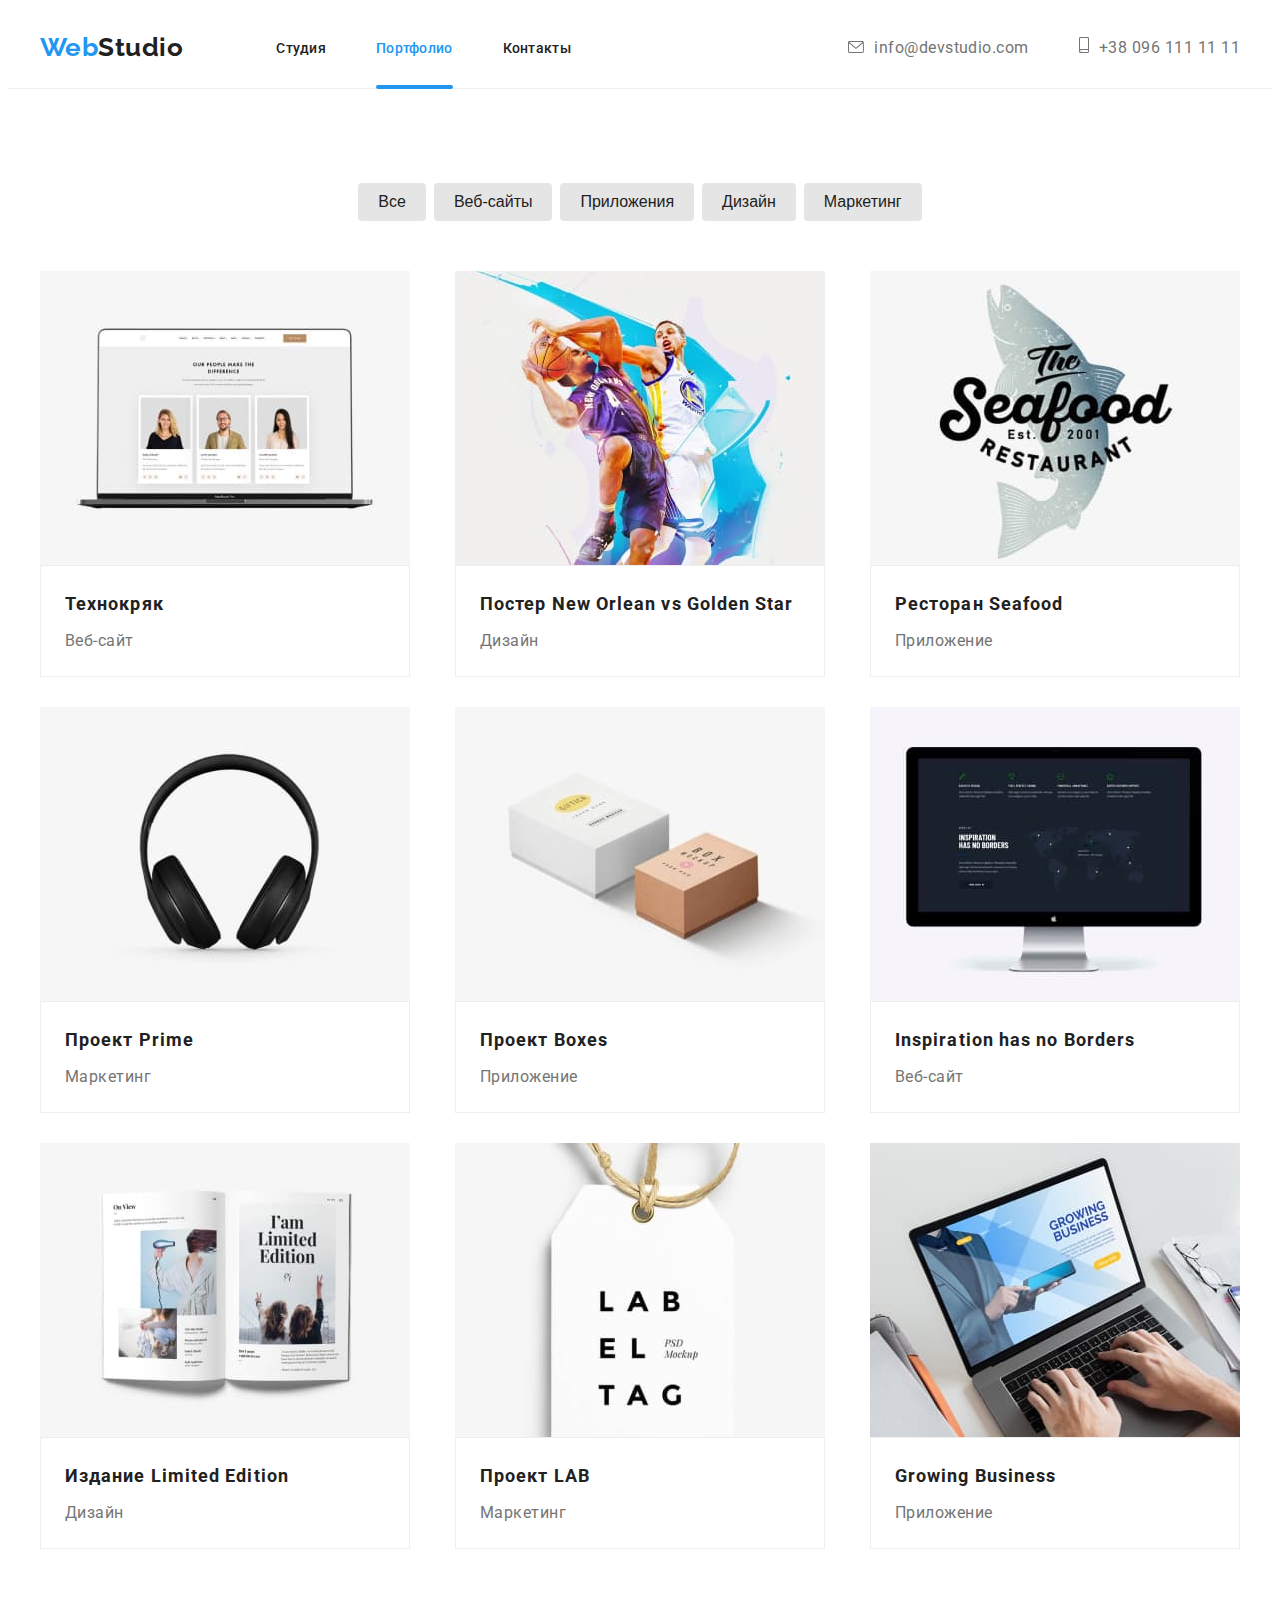
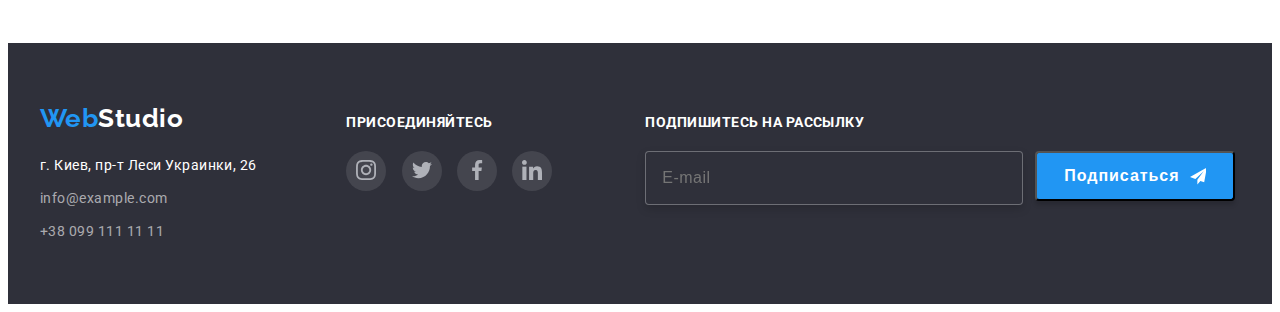
==== portfolio.html @ da2ca5a0 "Initial copy" ====
<!DOCTYPE html>
<html lang="ru">
  <head>
    <meta charset="UTF-8" />
    <meta http-equiv="X-UA-Compatible" content="IE=edge" />
    <meta name="viewport" content="width=device-width, initial-scale=1.0" />
    <title>Document</title>
    <link rel="preconnect" href="https://fonts.googleapis.com" />
    <link rel="preconnect" href="https://fonts.gstatic.com" crossorigin />
    <link
      href="https://fonts.googleapis.com/css2?family=Raleway:wght@700&family=Roboto:wght@400;500;700;900&display=swap"
      rel="stylesheet"
    />
    <link
      rel="stylesheet"
      href="https://cdnjs.cloudflare.com/ajax/libs/modern-normalize/1.1.0/modern-normalize.min.css"
      integrity="sha512-wpPYUAdjBVSE4KJnH1VR1HeZfpl1ub8YT/NKx4PuQ5NmX2tKuGu6U/JRp5y+Y8XG2tV+wKQpNHVUX03MfMFn9Q=="
      crossorigin="anonymous"
      referrerpolicy="no-referrer"
    />

    <link rel="stylesheet" href="./css/styles.css" />
  </head>
  <body>
    <header class="page-header">
      <div class="container header__container">
        <nav class="header__nav">
          <a href="./index.html" class="logo"><span class="accent-text">Web</span>Studio</a>
          <ul class="page-header__list">
            <li class="page-header__item">
              <a href="./index.html" class="page-header__link">Студия</a>
            </li>
            <li class="page-header__item">
              <a href="./portfolio.html" class="page-header__link current">Портфолио</a>
            </li>
            <li class="page-header__item">
              <a href="#" class="page-header__link">Контакты</a>
            </li>
          </ul>
        </nav>

        <ul class="contacts">
          <li class="contacts__item">
            <a href="mailto:info@devstudio.com" class="contacts__mail">
              <svg class="contacts__icon contacts__icon--envelope">
                <use href="./images/icons.svg#icon-envelope"></use></svg>info@devstudio.com</a
            >
          </li>
          <li class="contacts__item">
            <a href="tel:+380961111111" class="contacts__tel">
              <svg class="contacts__icon contacts__icon--smartphone">
                <use href="./images/icons.svg#icon-smartphone"></use></svg>+38 096 111 11 11</a >
          </li>
        </ul>
      </div>
    </header>
    <main>
      <!--Блок портфолио-->
      <section class="section projects">
        <div class="container">
          <h1 class="projects-title visually-hidden">Наши проэкты</h1>
          <!--Блок кнопок фильтров-->
          <ul class="filter-buttons">
            <li class="filter-btn">
              <button type="button" class="filter-button">Все</button>
            </li>
            <li class="filter-btn">
              <button type="button" class="filter-button">Веб-сайты</button>
            </li>
            <li class="filter-btn">
              <button type="button" class="filter-button">Приложения</button>
            </li>
            <li class="filter-btn">
              <button type="button" class="filter-button">Дизайн</button>
            </li>
            <li class="filter-btn">
              <button type="button" class="filter-button">Маркетинг</button>
            </li>
          </ul>
          <ul class="project-list">
            <li class="project-item">
              <a href="#">
                <div class="img-wrap">
                  <img
                    class="pjct-img"
                    src="./images/list1.jpg"
                    alt="Открытый ноутбук с работающим браузером "
                    width="370"
                  />
                  <p class="project-expl">
                    Ресурс предлагает комплексные предложения с разным уровнем функционала и
                    сервисов. Все это позволит посетителю получить исчерпывающие сведения о
                    компании или частном лице.
                  </p>
                </div>
                <div class="card-border">
                  <h2 class="project-title">Технокряк</h2>
                  <p class="project-descr">Веб-сайт</p>
                </div>
              </a>
            </li>

            <li class="project-item">
              <a href="#">
                <div class="img-wrap">
                  <img
                    class="pjct-img"
                    src="./images/list2.jpg"
                    alt="Открытый ноутбук с работающим браузером "
                    width="370"
                  />
                  <p class="project-expl">
                    Ресурс предлагает комплексные предложения с разным уровнем функционала и
                    сервисов. Все это позволит посетителю получить исчерпывающие сведения о
                    компании или частном лице.
                  </p>
                </div>
                <div class="card-border">
                  <h2 class="project-title">Постер New Orlean vs Golden Star</h2>
                  <p class="project-descr">Дизайн</p>
                </div>
              </a>
            </li>

            <li class="project-item">
              <a href="#">
                <div class="img-wrap">
                  <img
                    class="pjct-img"
                    src="./images/list3.jpg"
                    alt="Открытый ноутбук с работающим браузером "
                    width="370"
                  />
                  <p class="project-expl">
                    Ресурс предлагает комплексные предложения с разным уровнем функционала и
                    сервисов. Все это позволит посетителю получить исчерпывающие сведения о
                    компании или частном лице.
                  </p>
                </div>
                <div class="card-border">
                  <h2 class="project-title">Ресторан Seafood</h2>
                  <p class="project-descr">Приложение</p>
                </div>
              </a>
            </li>

            <li class="project-item">
              <a href="#">
                 <div class="img-wrap">
                  <img
                    class="pjct-img"
                    src="./images/list4.jpg"
                    alt="Открытый ноутбук с работающим браузером "
                    width="370"
                  />
                  <p class="project-expl">
                    Ресурс предлагает комплексные предложения с разным уровнем функционала и
                    сервисов. Все это позволит посетителю получить исчерпывающие сведения о
                    компании или частном лице.
                  </p>
                </div>
                <div class="card-border">
                  <h2 class="project-title">Проект Prime</h2>
                  <p class="project-descr">Маркетинг</p>
                </div>
              </a>
            </li>

            <li class="project-item">
              <a href="#"> <div class="img-wrap">
                  <img
                    class="pjct-img"
                    src="./images/list5.jpg"
                    alt="Открытый ноутбук с работающим браузером "
                    width="370"
                  />
                  <p class="project-expl">
                    Ресурс предлагает комплексные предложения с разным уровнем функционала и
                    сервисов. Все это позволит посетителю получить исчерпывающие сведения о
                    компании или частном лице.
                  </p>
                </div>
                <div class="card-border">
                  <h2 class="project-title">Проект Boxes</h2>
                  <p class="project-descr">Приложение</p>
                </div>
              </a>
            </li>

            <li class="project-item">
              <a href="#">
                <div class="img-wrap">
                  <img
                    class="pjct-img"
                    src="./images/list6.jpg"
                    alt="Открытый ноутбук с работающим браузером "
                    width="370"
                  />
                  <p class="project-expl">
                    Ресурс предлагает комплексные предложения с разным уровнем функционала и
                    сервисов. Все это позволит посетителю получить исчерпывающие сведения о
                    компании или частном лице.
                  </p>
                </div>
                <div class="card-border">
                  <h2 class="project-title">Inspiration has no Borders</h2>
                  <p class="project-descr">Веб-сайт</p>
                </div>
              </a>
            </li>

            <li class="project-item">
              <a href="#">
                 <div class="img-wrap">
                  <img
                    class="pjct-img"
                    src="./images/list7.jpg"
                    alt="Открытый ноутбук с работающим браузером "
                    width="370"
                  />
                  <p class="project-expl">
                    Ресурс предлагает комплексные предложения с разным уровнем функционала и
                    сервисов. Все это позволит посетителю получить исчерпывающие сведения о
                    компании или частном лице.
                  </p>
                </div>
                <div class="card-border">
                  <h2 class="project-title">Издание Limited Edition</h2>
                  <p class="project-descr">Дизайн</p>
                </div>
              </a>
            </li>
            <li class="project-item">
              <a href="#">
                 <div class="img-wrap">
                  <img
                    class="pjct-img"
                    src="./images/list8.jpg"
                    alt="Открытый ноутбук с работающим браузером "
                    width="370"
                  />
                  <p class="project-expl">
                    Ресурс предлагает комплексные предложения с разным уровнем функционала и
                    сервисов. Все это позволит посетителю получить исчерпывающие сведения о
                    компании или частном лице.
                  </p>
                </div>
                <div class="card-border">
                  <h2 class="project-title">Проект LAB</h2>
                  <p class="project-descr">Маркетинг</p>
                </div>
              </a>
            </li>

            <li class="project-item">
              <a href="#">
                 <div class="img-wrap">
                  <img
                    class="pjct-img"
                    src="./images/list9.jpg"
                    alt="Открытый ноутбук с работающим браузером "
                    width="370"
                  />
                  <p class="project-expl">
                    Ресурс предлагает комплексные предложения с разным уровнем функционала и
                    сервисов. Все это позволит посетителю получить исчерпывающие сведения о
                    компании или частном лице.
                  </p>
                </div>
                <div class="card-border">
                  <h2 class="project-title">Growing Business</h2>
                  <p class="project-descr">Приложение</p>
                </div>
              </a>
            </li>
          </ul>
        </div>
      </section>
    </main>
     <footer class="page-footer">
      <div class="container">
        <ul class="page-footer__wrp">
          <li class="page-footer__item--left">
            <a href="./index.html" class="logo logo--lower"><span class="accent-text">Web</span>Studio</a>
            <address class="address">
              <ul class="address__list">
                <li class="address__item"><a href="#" class="address__link">г. Киев, пр-т Леси Украинки, 26</a></li>
                <li class="address__item"><a href="mailto:info@example.com" class="address__link">info@example.com</a></li>
                <li class="address__item"><a href="tel:+380991111111" class="address__link">+38 099 111 11 11</a></li>
              </ul>
            </address>
          </li>
          <li class="page-footer__item--center">
            <h2 class="socials__title">Присоединяйтесь</h2>
           <ul class="socials">
                <li class="socials__item socials__item--dark">
                  <a href="#" class="socials__link">
                    <svg class="socials__icon">
                      <use href="./images/icons.svg#icon-instagram"></use>
                    </svg>
                  </a>
                </li>
                <li class="socials__item socials__item--dark">
                  <a href="#" class="socials__link">
                    <svg class="socials__icon">
                      <use href="./images/icons.svg#icon-twitter"></use>
                    </svg>
                  </a>
                </li>
                <li class="socials__item socials__item--dark">
                  <a href="#" class="socials__link">
                    <svg class="socials__icon">
                      <use href="./images/icons.svg#icon-facebook"></use>
                    </svg>
                  </a>
                </li>
                <li class="socials__item socials__item--dark">
                  <a href="#" class="socials__link">
                    <svg class="socials__icon">
                      <use href="./images/icons.svg#icon-linkedin"></use>
                    </svg>
                  </a>
                </li>
              </ul>
          </li>
          <li class="signup"> 
            <h2 class="signup__title">Подпишитесь на рассылку</h2>
            <form class="signup__form" name="signup-form" autocomplete="on" novalidate>
          <label class="signup__title" for="email"></label>
         <input class="signup__field"type="email" name="email" placeholder="E-mail">
          <button class="signup__submit-btn" type="submit">Подписаться <svg class="signup__icon">
            <use href="./images/icons.svg#icon-signup"></use>
                  </svg>
          </svg></button>
        </form></li>
        </ul>
       
      </div>
    </footer>
  </body>
</html>
---- css/styles.css ----
:root {
  --primary-text-color: #212121;
  --secondary-text-color: #757575;
  --accent-color: #2196f3;
  --background-color: #e5e5e5;
  --secondary-background-color: #f5f4fa;
  --dark-background-color: #2f303a;
  --white-color: #ffffff;
  --address-color: rgba(255, 255, 255, 0.6);
  --border-color: #eeeeee;
  --client-color: #afb1b8;
}

/*--------------Задание документу общих значений и обнулений----------------------------*/
body {
  color: var(--primary-text-color);
  background-color: var(--white-color);
  font-family: Roboto, sans-serif;
  letter-spacing: 0.03em;
}
/* Удаление точек со всех элеметков списка*/
ul {
  list-style: none;
  padding-inline-start: 0px;
  margin-top: 0px;
  margin-bottom: 0px;
}
a {
  text-decoration: none;
}
li {margin-left: 0px;}

h1,h2,p,h3 {
  margin-top: 0px;
  margin-bottom: 0px;
}

.section {
  padding-top: 94px;
  padding-bottom: 94px;
}
/*Создаем контейнер для центрирования контента на макете*/
.container {
  margin-left: auto;
  margin-right: auto;
  width: 1200px;
  padding-left: 15px;
  padding-right: 15px;
}

/*------------------Оформление первой чати хедера и навигационного меню-------------------------*/
.container.header__container,
.header__nav,
.page-header__list,
.contacts {
  display: flex;
  align-items: center;
}

/*Задаем отступы для элементов навигационного меню*/
.page-header__item:not(:last-child) {
  margin-right: 50px;
}

/*Задаем нижнюю границу хедера*/
.page-header {
  border-bottom: 1px solid var(--border-color);
  padding-top: 24px;
  padding-bottom: 25px;
}

/*Оформление логотипа*/
.logo {
  color: var(--primary-text-color);
  margin-right: 93px;
  font-family: 'Raleway', sans-serif;
  text-decoration: none;
  font-weight: 700;
  font-size: 26px;
  line-height: 1.19;
}

/*Задание цвета первой части логотипа */
.accent-text {
  color: var(--accent-color);
}


/*Задание ссылкам хедера основного цвета и цвета выделения и текста*/
.page-header__link {
  padding-top: 32px;
  padding-bottom: 32px;
  font-family: 'Roboto';
  font-weight: 500;
  font-size: 14px;
  line-height: 1.14;
  letter-spacing: 0.02em;
   color: var(--primary-text-color);
  transition: color 250ms cubic-bezier(0.4, 0, 0.2, 1);
  position: relative;
}

.page-header__link:hover,
.page-header__link:focus {
  color: var(--accent-color);
}

.current {
  color: var(--accent-color);
}
.current::after {
  position: absolute;
  content: '';
  display: block;
  width: 100%;
  background-color: var(--accent-color);
  height: 4px;
  border-radius: 2px;
  margin-top: 28px;
}

/*Задаем отступы для адреса в хедере*/
.contacts {
  margin-left: auto;
}
.contacts__item:not(:last-child) {
  margin-right: 50px;
}

/*-------------------Оформление верхнего блока контактов---------------------------*/
.contacts__item {
  color: var(--secondary-text-color);
  transition: color 250ms cubic-bezier(0.4, 0, 0.2, 1), fill 250ms cubic-bezier(0.4, 0, 0.2, 1);
}
.contacts__item:hover,
.contacts__item:focus {
  color: var(--accent-color);
}

.contacts__mail,
.contacts__tel {
  color: inherit;
}
    .contacts__mail:focus,
.contacts__tel:focus {
  color: var(--accent-color);
  fill: var(--accent-color);
  
}
.contacts__icon {
  display: inline-block;
  margin-right: 10px;
   fill: currentColor;}

.contacts__icon--smartphone {
  width: 10px;
  height: 16px; 
}
.contacts__icon--envelope {
  width: 16px;
  height: 12px;
}

/*---------------Оформление блока героя----------------*/
.hero {
  background-image: linear-gradient(to bottom, rgba(47, 48, 58, 0.4),
   rgba(47, 48, 58, 0.4)),
    url(../images/bgnd-img.jpg);
  max-width: 1600px;
  background-repeat: no-repeat;
  background-position: center;
  margin: 0 auto;
  padding-top: 200px;
  padding-bottom: 200px;
  text-align: center;
}

.hero__title {
  color: var(--white-color);
  width: 696px;
  margin-left: auto;
  margin-right: auto;
  margin-bottom: 30px;
  font-weight: 900;
  font-size: 44px;
  line-height: 1.36;
  letter-spacing: 0.06em;
  text-transform: uppercase;
}

/*Оформление кнопки героя*/
.hero__btn {
  color: var(--white-color);
  background-color: var(--accent-color);
  min-width: 200px;
  height: 50px;
  border-radius: 4px;
  cursor: pointer;
  font-weight: 700;
  font-size: 16px;
  line-height: 1.88;
  display: inline-block;
  align-items: center;
  justify-content: center;
  letter-spacing: 0.06em;
}

/*---------------Оформление блока преимуществ----------------*/

.preferences {
  padding-bottom: 0;
}

.preferences__title {
  text-align: center;
}

.visually-hidden {
  position: absolute;
  white-space: nowrap;
  width: 1px;
  height: 1px;
  overflow: hidden;
  border: 0;
  padding: 0;
  clip: rect(0 0 0 0);
  clip-path: inset(50%);
  margin: -1px;
}

.preferences__list {
  display: flex;
  gap: 30px;
}

.preferences__item {
  width: 270px;
}
.preferences__bgnd {
  display: flex;
  background-color: var(--background-color);
  width: 270px;
  height: 120px;
  padding: 25 px 100 px;
  justify-content: center;
  align-items: center;
}
.preferences__icon {
  width: 70px;
  height: 70px;
}

.preferences__descr {
  margin: 30px 0 0 0;
  font-weight: 700;
  font-size: 14px;
  line-height: 1.14;
  text-transform: uppercase;
  margin-bottom: 10px;
}

.preferences__text {
  color: var(--secondary-text-color);
  font-size: 14px;
  line-height: 1.71;
}


/*-------------------Оформление заголовков секций-------------------------*/
.tasks__title, .team__title, .clients__title {
  margin-top: 0px;
  margin-bottom: 50px;
  margin-block-start: 0px;
  font-weight: 700;
  font-size: 36px;
  line-height: 1.17;
  text-align: center;
}
 

/*-----------------------------Оформление наших задач-------------------*/

.tasks__list {
  display: flex;
  gap: 30px;
  position: relative;
}
.tasks__name {
  position: absolute;
  display: inline-block;
  width: 370px;
  min-height: 70px;
  bottom: 0;
  padding-top: 27px;
  background-color: rgba(47, 48, 58, 0.8);
  font-weight: 700;
  font-size: 14px;
  line-height: 1.17;
  text-align: center;
  letter-spacing: 0.03em;
  text-transform: uppercase;
  color: var(--white-color);
}

.tasks__img {
  display: block;
}
/*-----------------------------Оформление блока команды-------------------*/

.section.team {
  background-color: var(--secondary-background-color);
}

.team__list {
  display: flex;
  gap: 30px;
}

/*--------------------Оформление учасника команды--------------------*/
.member {
  margin-left: 0px;
  padding-bottom: 30px;
  box-shadow: 0px 1px 3px rgba(0, 0, 0, 0.12), 0px 1px 1px rgba(0, 0, 0, 0.14),
    0px 2px 1px rgba(0, 0, 0, 0.2);
  border-radius: 0px 0px 4px 4px;
  background-color: var(--white-color);
}

.member__photo {
  display: block;
}


.member__name {
  font-weight: 500;
  font-size: 16px;
  line-height: 1.19;
  text-align: center;
    margin-top: 30px;
  margin-bottom: 10px;
}
.member__position {
  color: var(--secondary-text-color);
  font-size: 16px;
  line-height: 1.19;
  text-align: center;
}

.socials {
  display: flex;
  margin: 16px auto 0px;
  width: 206px;
  justify-content: space-between;
}

.socials__item {
  display: flex;
  justify-content: center;
  align-items: baseline;
  width: 40px;
  height: 40px;
  border-radius: 50%;
  transition: fill 250ms cubic-bezier(0.4, 0, 0.2, 1),
    background-color 250ms cubic-bezier(0.4, 0, 0.2, 1);
}
.socials__icon {
  width: 20px;
  height: 20px;
  fill: var(--client-color);
  transition: fill 250ms cubic-bezier(0.4, 0, 0.2, 1);
}

.socials__item:hover,
.socials__item:focus {
  background-color: var(--accent-color);
}
.socials__link {
  display: block;
  margin-top: 9px;
}

.socials__item:hover .socials__icon {
  fill: var(--white-color);
}

/*--------------------------Oформление секции наши клиенты---------------------*/


.clients__list {
  display: flex;
  gap: 30px;
}
.clients__link {
  display: flex;
  justify-content: center;
  align-items: center;
  width: 170px;
  height: 92px;
  border: 1px solid var(--client-color);
  border-radius: 4px;
  color: var(--client-color);
  transition: color 250ms cubic-bezier(0.4, 0, 0.2, 1), border 250ms cubic-bezier(0.4, 0, 0.2, 1);
}
.clients__link:hover,
.clients__link:focus {
  border: 1px solid var(--accent-color);
  color: var(--accent-color);
}

.clients__icon {
  width: 106px;
  height: 60px;
  fill: currentColor;
}

/*--------------------------Офомпление футера---------------------*/
.page-footer {
  background-color: var(--dark-background-color);
  padding-top: 60px;
  padding-bottom: 60px;
}
/*Свойства логотипа*/
.logo--lower {color:var(--white-color);
}
.address {margin-top: 20px;}
/*Задание ссылкам футера основного цвета и цвета выделения*/
.address__link {
  color: var(--white-color);
  display: inline-block;
  font-size: 14px;
  line-height: 1.71;
  transition: color 250ms cubic-bezier(0.4, 0, 0.2, 1);
  font-style: normal;
}

/* Цвет почты и номера телефона*/
.address__item:not(:first-child)>.address__link {color:var(--address-color);
margin-top: 9px;
transition: color 250ms cubic-bezier(0.4, 0, 0.2, 1);}

.address__item:not(:first-child)>.address__link:hover,
.address__item:not(:first-child)>.address__link:focus { color: var(--accent-color);}

.page-footer__wrp {
  display: flex;
  align-items: baseline;
}


.socials__title, .signup__title {
  font-weight: 700;
  font-size: 14px;
  line-height: 1.14;
    text-transform: uppercase;
  color: var(--white-color);
  margin-bottom: 20px;
}

.page-footer__item--left {
  margin-right: 70px;
}
.page-footer__item--center {
  margin-right: 93px;
}
.socials__item--dark { background-color: rgba(255, 255, 255, 0.1);
  transition: background-color 250ms cubic-bezier(0.4, 0, 0.2, 1);}

/*--------------------------Блок подписки--------------------------------*/
.signup__form {
  display: flex;
}

.signup__field {
 
  min-width: 358px;
  height: 50px;
  padding-left: 16px;
  font-size: 16px;
  line-height: 1.25;
  letter-spacing: 0.03em;
  color: rgba(255, 255, 255, 0.6);
  background-color: var(--dark-background-color);
  border: 1px solid rgba(255, 255, 255, 0.3);
  filter: drop-shadow(0px 4px 4px rgba(0, 0, 0, 0.15));
  border-radius: 4px;
  
}

.signup__submit-btn {
  display: flex;
  width: 200px;
  height: 50px;
  align-items: center;
  margin-left: 12px;
  padding: 9px 27px;
  font-weight: 700;
  font-size: 16px;
  line-height: 1.88;
  letter-spacing: 0.06em;
  color: var(--white-color);
  background-color: var(--accent-color);
  box-shadow: 0px 4px 4px rgba(0, 0, 0, 0.15);
  border-radius: 4px;
}

.signup__icon {
  width: 24px;
  height: 24px;
  fill: currentColor;
  margin-left: 10px;
}

/*---------------Оформление страницы портфолио--------------*/
/*---------------Блок кнопок--------------*/

/*Определяем свойства кнопок фильтров*/
.filter-buttons {
  display: flex;
  justify-content: center;
  margin-bottom: 50px;
}
.filter-button {
  color: var(--primary-text-color);
  background-color: var(--background-color);
  padding: 6px 20px;
  border-radius: 4px;

  cursor: pointer;
  font-weight: 500;
  font-size: 16px;
  line-height: 1.62;
  text-align: center;
  border: var(--background-color);
  transition: color 250ms cubic-bezier(0.4, 0, 0.2, 1),
    background-color 250ms cubic-bezier(0.4, 0, 0.2, 1),
    box-shadow 250ms cubic-bezier(0.4, 0, 0.2, 1);
}

.filter-button:hover,
.filter-button:focus {
  color: var(--white-color);
  background-color: var(--accent-color);
  box-shadow: 0px 3px 1px rgba(0, 0, 0, 0.1), 0px 1px 2px rgba(0, 0, 0, 0.08),
    0px 2px 2px rgba(0, 0, 0, 0.12);
}

/*Оформление активной кнопки*/
.filter-button.current {
  color: var(--white-color);
  background-color: var(--accent-color);
}

.filter-buttons > .filter-btn:not(:last-child) {
  margin-right: 8px;
}

/*Выстраиваем проэкты в сетку и задаем стандартные отступы*/
.project-list {
  display: flex;
  justify-content: space-between;
  flex-wrap: wrap;
  gap: 30px;
}
.img-wrap {
  position: relative;
  overflow: hidden;
}

.project-expl {
  position: absolute;
  transform: translateY(100%);
  left: 0;
  top: 0;
  width: 100%;
  height: 100%;
  padding: 63px 24px;
  font-size: 18px;
  line-height: 1.56;
  letter-spacing: 0.03em;
  color: var(--white-color);
  background-color: rgba(33, 150, 243, 0.9);
  transition: transform 250ms cubic-bezier(0.4, 0, 0.2, 1);
}
.project-item {
  transition: box-shadow 250ms cubic-bezier(0.4, 0, 0.2, 1);
}

.projects-title {
  text-align: center;
}

.project-item:hover {
  box-shadow: 0px 1px 1px rgba(0, 0, 0, 0.12), 0px 4px 4px rgba(0, 0, 0, 0.06),
    1px 4px 6px rgba(0, 0, 0, 0.16);
}

.project-item:hover .project-expl {
  transform: translateY(0);
}
/*Снимаем отступы с крайних карточек*/
.project-list > .project-item:nth-last-child(-n + 3) {
  margin-bottom: 0px;
}

/*Задаем установки заглавий для карточек*/
.project-list .project-title {
  color: var(--primary-text-color);
  margin-top: 0px;
  margin-bottom: 4px;
  padding-left: 24px;
  padding-right: 24px;
  font-weight: 700;
  font-size: 18px;
  line-height: 2;
  letter-spacing: 0.06em;
}
.pjct-img {
  display: block;
}
/*Задаем установки описаний для карточек*/
.project-list .project-descr {
  color: var(--secondary-text-color);
  margin-top: 0;
  margin-bottom: 0;
  padding-left: 24px;
  padding-right: 24px;
  font-size: 16px;
  line-height: 1.88;
}

/*Задаем карточкам границы в нижней части*/
.card-border {
  margin-top: 0px;
  padding-top: 20px;
  padding-bottom: 20px;
  border: 1px solid var(--border-color);
  max-width: 370px;
}
/* ---------------------Оформление модального окна-------------------- */

.backdrop {
  width: 100vw;
  height: 100vh;
  position: fixed;
  top: 0px;
  background-color: rgba(0, 0, 0, 0.2);
  opacity: 1;
  transition: opacity 250ms cubic-bezier(0.4, 0, 0.2, 1),
    visibility 250ms cubic-bezier(0.4, 0, 0.2, 1), transform 250ms cubic-bezier(0.4, 0, 0.2, 1);
  visibility: visible;
  transform: scale(1);
}

.is-hidden {
  opacity: 0;
  pointer-events: none;
  visibility: hidden;
  transform: scale(0);
}

.modal {
  width: 528px;
  background-color: var(--white-color);
  box-shadow: 0px 1px 3px rgba(0, 0, 0, 0.12), 0px 1px 1px rgba(0, 0, 0, 0.14),
    0px 2px 1px rgba(0, 0, 0, 0.2);
  border-radius: 4px;
  position: absolute;
  top: 50%;
  left: 50%;
  transform: translate(-50%, -50%);
  padding: 40px;
}

.close-btn {
  width: 30px;
  height: 30px;
  border-radius: 50%;
  display: flex;
  align-items: center;
  justify-content: center;
  position: absolute;
  top: 9px;
  right: 9px;
  background-color: var(--white-color);
  border: 1px solid rgba(0, 0, 0, 0.1);
  color: #000000;
}
.close-btn:hover {
  cursor: pointer;
}
.close-btn:hover .close-btn-icon,
.close-btn:focus .close-btn-icon {
  fill: var(--accent-color);
}

.close-btn-icon {
  width: 18px;
  height: 18px;
  fill: black;
  transition: fill 250ms cubic-bezier(0.4, 0, 0.2, 1);
}

.modal-title {
  margin-bottom: 12px;
  font-weight: 700;
  font-size: 20px;
  line-height: 1.15;
  text-align: center;
  letter-spacing: 0.03em;
}
.modal-label {
  display: block;
}
.modal-input {
  display: inline-flex;
  width: 100%;
  max-width: 100%;
  margin-bottom: 10px;
  padding-left: 42px;
  padding-top: 11px;
  padding-bottom: 11px;
  border: 1px solid rgba(33, 33, 33, 0.2);
  border-radius: 4px;
  cursor: pointer;
  transition: outline 250ms cubic-bezier(0.4, 0, 0.2, 1);
}

.modal-input:hover,
.modal-input:focus-visible {
  outline: 1px solid var(--accent-color);
}
.modal-input:hover + .modal-icon {
  fill: var(--accent-color);
}
.user-agreement {
  font-size: 14px;
  line-height: 1.71;
  letter-spacing: 0.03em;
  color: var(--secondary-text-color);
  display: flex;
  align-items: center;
  justify-content: center;
}

.user-agreement-link {
  color: var(--accent-color);
  text-decoration: underline;
  margin-left: 3px;
}

.user-agreement span {
  display: flex;
  align-items: center;
  margin-right: 7px;
  width: 16px;
  height: 15px;
  border: 1px solid var(--primary-text-color);
  border-radius: 3px;
  background-color: var(--white-color);
  color: transparent;
  transition: color 250ms cubic-bezier(0.4, 0, 0.2, 1),
    background-color 250ms cubic-bezier(0.4, 0, 0.2, 1);
}
.checkbox:checked + .user-agreement span {
  border: none;
  color: var(--white-color);
  background-color: var(--accent-color);
}
.checked-icon {
  width: 16px;
  height: 15px;
  fill: currentColor;
}

.modal-submit-btn {
  display: block;
  min-width: 200px;
  margin: 30px auto 0px;
  padding-top: 10px;
  padding-bottom: 10px;
  font-weight: 700;
  font-size: 16px;
  line-height: 1.88;
  letter-spacing: 0.06em;
  color: var(--white-color);
  background-color: var(--accent-color);
  box-shadow: 0px 4px 4px rgba(0, 0, 0, 0.15);
  border-radius: 4px;
  cursor: pointer;
  border: 1px solid var(--accent-color);
}

.modal-icon-wrp {
  position: relative;
}

.modal-icon {
  width: 18px;
  height: 18px;
  position: absolute;
  left: 12px;
  top: 11px;
  fill: black;
  transition: fill 250ms cubic-bezier(0.4, 0, 0.2, 1);
}

.modal-input:hover,
.modal-input:focus-visible + .modal-icon {
  fill: var(--accent-color);
}
.modal-input.text {
  color: rgba(117, 117, 117, 0.5);
  padding: 12px 16px;
  width:100%;
  height: 110px;
  resize: none;
  
}
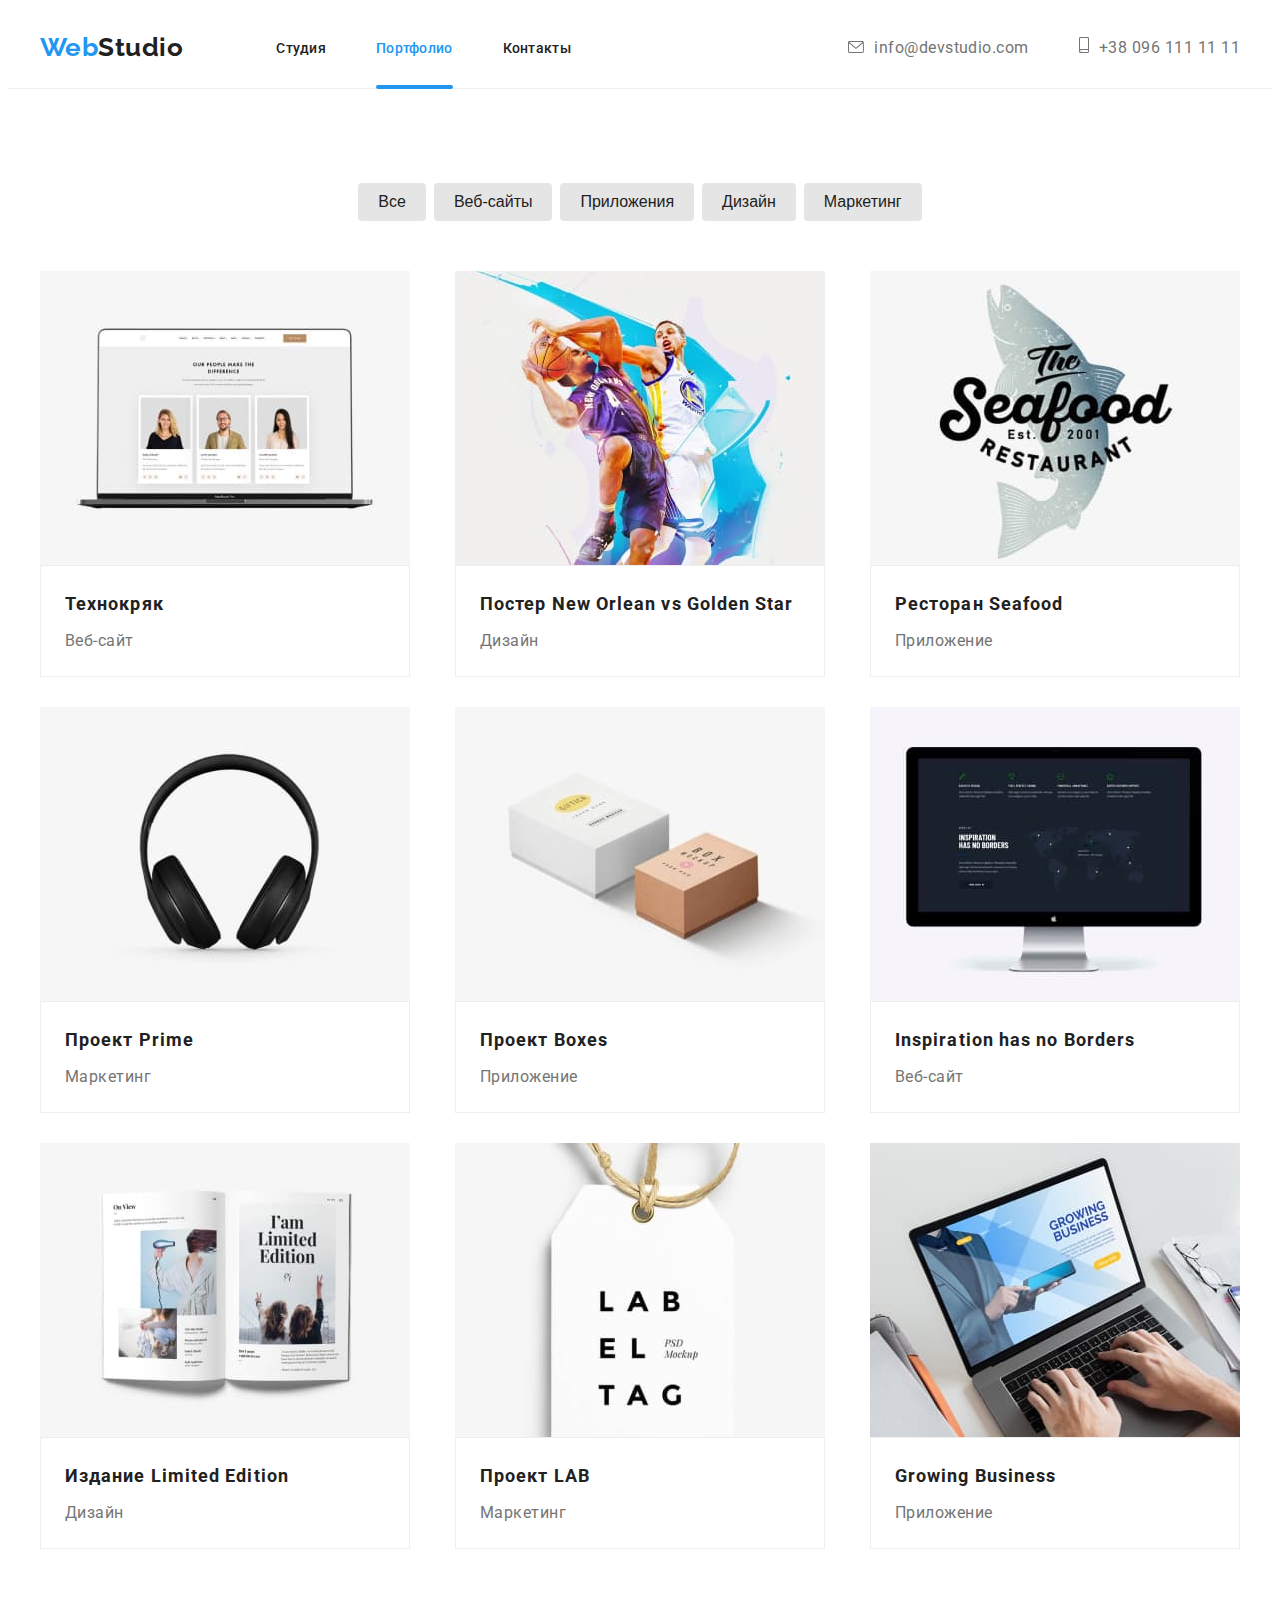
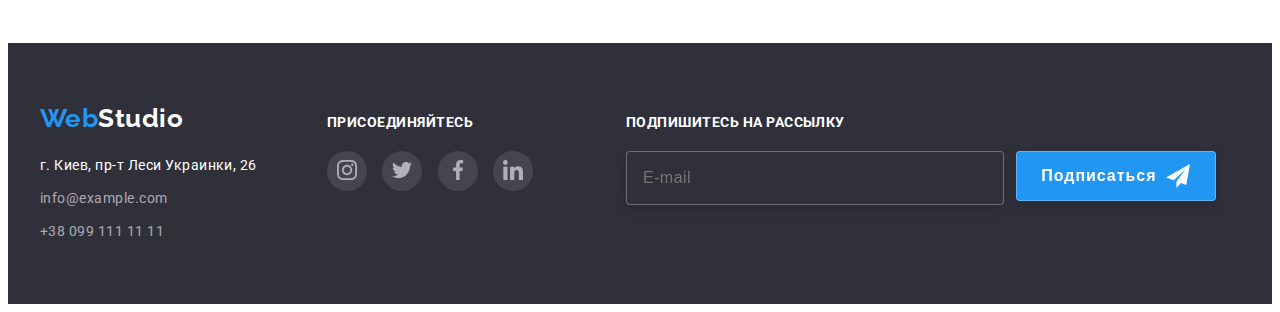
==== commit fceaf591: "Added and compiled all sass files" ====
--- a/portfolio.html
+++ b/portfolio.html
@@ -18,28 +18,27 @@
       crossorigin="anonymous"
       referrerpolicy="no-referrer"
     />
-
-    <link rel="stylesheet" href="./css/styles.css" />
+      <link rel="stylesheet" href="./css/main.min.css"/>
   </head>
   <body>
     <header class="page-header">
       <div class="container header__container">
-        <nav class="header__nav">
-          <a href="./index.html" class="logo"><span class="accent-text">Web</span>Studio</a>
-          <ul class="page-header__list">
-            <li class="page-header__item">
-              <a href="./index.html" class="page-header__link">Студия</a>
-            </li>
-            <li class="page-header__item">
-              <a href="./portfolio.html" class="page-header__link current">Портфолио</a>
-            </li>
-            <li class="page-header__item">
-              <a href="#" class="page-header__link">Контакты</a>
+        <nav class="nav">
+          <a href="./index.html" class="logo page-header__logo logo--upper"><span class="logo__accent-text">Web</span>Studio</a>
+          <ul class="nav__list">
+            <li class="nav__item">
+              <a href="./index.html" class="nav__link ">Студия</a>
+            </li>
+            <li class="nav__item">
+              <a href="./portfolio.html" class="nav__link current">Портфолио</a>
+            </li>
+            <li class="nav__item">
+              <a href="#" class="nav__link">Контакты</a>
             </li>
           </ul>
         </nav>
 
-        <ul class="contacts">
+        <ul class="contacts page-header__contacts">
           <li class="contacts__item">
             <a href="mailto:info@devstudio.com" class="contacts__mail">
               <svg class="contacts__icon contacts__icon--envelope">
@@ -281,8 +280,8 @@
       <div class="container">
         <ul class="page-footer__wrp">
           <li class="page-footer__item--left">
-            <a href="./index.html" class="logo logo--lower"><span class="accent-text">Web</span>Studio</a>
-            <address class="address">
+            <a href="./index.html" class="logo logo--lower"><span class="logo__accent-text">Web</span>Studio</a>
+            <address class="address page-header__address">
               <ul class="address__list">
                 <li class="address__item"><a href="#" class="address__link">г. Киев, пр-т Леси Украинки, 26</a></li>
                 <li class="address__item"><a href="mailto:info@example.com" class="address__link">info@example.com</a></li>
@@ -291,7 +290,7 @@
             </address>
           </li>
           <li class="page-footer__item--center">
-            <h2 class="socials__title">Присоединяйтесь</h2>
+            <h2 class="page-footer__title">Присоединяйтесь</h2>
            <ul class="socials">
                 <li class="socials__item socials__item--dark">
                   <a href="#" class="socials__link">
@@ -324,11 +323,11 @@
               </ul>
           </li>
           <li class="signup"> 
-            <h2 class="signup__title">Подпишитесь на рассылку</h2>
+            <h2 class="page-footer__title">Подпишитесь на рассылку</h2>
             <form class="signup__form" name="signup-form" autocomplete="on" novalidate>
           <label class="signup__title" for="email"></label>
          <input class="signup__field"type="email" name="email" placeholder="E-mail">
-          <button class="signup__submit-btn" type="submit">Подписаться <svg class="signup__icon">
+          <button class="btn signup__btn" type="submit">Подписаться <svg class="signup__icon">
             <use href="./images/icons.svg#icon-signup"></use>
                   </svg>
           </svg></button>
--- a/css/main.min.css
+++ b/css/main.min.css
@@ -0,0 +1 @@
+:root{--primary-text-color: #212121;--secondary-text-color: #757575;--accent-color: #2196f3;--background-color: #e5e5e5;--secondary-background-color: #f5f4fa;--dark-background-color: #2f303a;--white-color: #ffffff;--address-color: rgba(255, 255, 255, 0.6);--border-color: #eeeeee;--client-color: #afb1b8}.visually-hidden{position:absolute;white-space:nowrap;width:1px;height:1px;overflow:hidden;border:0;padding:0;clip:rect(0 0 0 0);clip-path:inset(50%);margin:-1px}body{color:var(--primary-text-color);background-color:var(--white-color);font-family:Roboto,sans-serif;letter-spacing:.03em}ul{list-style:none;padding-inline-start:0px;margin-top:0px;margin-bottom:0px}a{text-decoration:none}li{margin-left:0px}h1,h2,p,h3{margin-top:0px;margin-bottom:0px}.section{padding-top:94px;padding-bottom:94px}.container{margin-left:auto;margin-right:auto;width:1200px;padding-left:15px;padding-right:15px}.logo{font-family:"Raleway",sans-serif;text-decoration:none;font-weight:700;font-size:26px;line-height:1.19}.logo__accent-text{color:var(--accent-color)}.logo--upper{color:var(--primary-text-color)}.logo--lower{color:var(--white-color)}.nav,.nav__list{display:flex;align-items:center}.nav__item:not(:last-child){margin-right:50px}.nav__link{padding-top:32px;padding-bottom:32px;font-family:"Roboto";font-weight:500;font-size:14px;line-height:1.14;letter-spacing:.02em;color:var(--primary-text-color);transition:color 250ms cubic-bezier(0.4, 0, 0.2, 1);position:relative}.nav__link:hover,.nav__link:focus{color:var(--accent-color)}.current{color:var(--accent-color)}.current::after{position:absolute;content:"";display:block;width:100%;background-color:var(--accent-color);height:4px;border-radius:2px;margin-top:28px}.contacts{display:flex;align-items:center}.page-header__contacts{margin-left:auto}.contacts__item:not(:last-child){margin-right:50px}.contacts__item{color:var(--secondary-text-color);transition:color 250ms cubic-bezier(0.4, 0, 0.2, 1),fill 250ms cubic-bezier(0.4, 0, 0.2, 1)}.contacts__item:hover,.contacts__item:focus{color:var(--accent-color)}.contacts__mail,.contacts__tel{color:inherit}.contacts__mail:focus,.contacts__tel:focus{color:var(--accent-color);fill:var(--accent-color)}.contacts__icon{display:inline-block;margin-right:10px;fill:currentColor}.contacts__icon--smartphone{width:10px;height:16px}.contacts__icon--envelope{width:16px;height:12px}.btn{color:var(--white-color);background-color:var(--accent-color);min-width:200px;height:50px;cursor:pointer;font-weight:700;font-size:16px;line-height:1.88;display:inline-block;align-items:center;justify-content:center;letter-spacing:.06em;border:1px solid rgba(255,255,255,.3);filter:drop-shadow(0px 4px 4px rgba(0, 0, 0, 0.15));border-radius:4px}.contacts{display:flex;align-items:center}.page-header__contacts{margin-left:auto}.contacts__item:not(:last-child){margin-right:50px}.contacts__item{color:var(--secondary-text-color);transition:color 250ms cubic-bezier(0.4, 0, 0.2, 1),fill 250ms cubic-bezier(0.4, 0, 0.2, 1)}.contacts__item:hover,.contacts__item:focus{color:var(--accent-color)}.contacts__mail,.contacts__tel{color:inherit}.contacts__mail:focus,.contacts__tel:focus{color:var(--accent-color);fill:var(--accent-color)}.contacts__icon{display:inline-block;margin-right:10px;fill:currentColor}.contacts__icon--smartphone{width:10px;height:16px}.contacts__icon--envelope{width:16px;height:12px}.title{margin-top:0px;margin-bottom:50px;margin-block-start:0px;font-weight:700;font-size:36px;line-height:1.17;text-align:center}.socials{display:flex;margin:16px auto 0px;width:206px;justify-content:space-between}.socials__item{display:flex;justify-content:center;align-items:baseline;width:40px;height:40px;border-radius:50%;transition:fill 250ms cubic-bezier(0.4, 0, 0.2, 1),background-color 250ms cubic-bezier(0.4, 0, 0.2, 1)}.socials__icon{width:20px;height:20px;fill:var(--client-color);transition:fill 250ms cubic-bezier(0.4, 0, 0.2, 1)}.socials__item:hover,.socials__item:focus{background-color:var(--accent-color)}.socials__link{display:block;margin-top:9px}.socials__item:hover .socials__icon{fill:var(--white-color)}.socials__item--dark{background-color:rgba(255,255,255,.1);transition:background-color 250ms cubic-bezier(0.4, 0, 0.2, 1)}.person{margin-left:0px;padding-bottom:30px;box-shadow:0px 1px 3px rgba(0,0,0,.12),0px 1px 1px rgba(0,0,0,.14),0px 2px 1px rgba(0,0,0,.2);border-radius:0px 0px 4px 4px;background-color:var(--white-color)}.person__photo{display:block}.person__name{font-weight:500;font-size:16px;line-height:1.19;text-align:center;margin-top:30px;margin-bottom:10px}.person__position{color:var(--secondary-text-color);font-size:16px;line-height:1.19;text-align:center}.address__link{color:var(--white-color);display:inline-block;font-size:14px;line-height:1.71;transition:color 250ms cubic-bezier(0.4, 0, 0.2, 1);font-style:normal}.address__item:not(:first-child)>.address__link{color:var(--address-color);margin-top:9px;transition:color 250ms cubic-bezier(0.4, 0, 0.2, 1)}.address__item:not(:first-child)>.address__link:hover,.address__item:not(:first-child)>.address__link:focus{color:var(--accent-color)}.filter-buttons{display:flex;justify-content:center;margin-bottom:50px}.filter-button{color:var(--primary-text-color);background-color:var(--background-color);padding:6px 20px;border-radius:4px;cursor:pointer;font-weight:500;font-size:16px;line-height:1.62;text-align:center;border:var(--background-color);transition:color 250ms cubic-bezier(0.4, 0, 0.2, 1),background-color 250ms cubic-bezier(0.4, 0, 0.2, 1),box-shadow 250ms cubic-bezier(0.4, 0, 0.2, 1)}.filter-button:hover,.filter-button:focus{color:var(--white-color);background-color:var(--accent-color);box-shadow:0px 3px 1px rgba(0,0,0,.1),0px 1px 2px rgba(0,0,0,.08),0px 2px 2px rgba(0,0,0,.12)}.filter-button.current{color:var(--white-color);background-color:var(--accent-color)}.filter-buttons>.filter-btn:not(:last-child){margin-right:8px}.header__container{display:flex;align-items:center}.page-header{border-bottom:1px solid var(--border-color);padding-top:24px;padding-bottom:25px}.page-header__logo{margin-right:93px}.hero{background-image:linear-gradient(to bottom, rgba(47, 48, 58, 0.4), rgba(47, 48, 58, 0.4)),url(../images/bgnd-img.jpg);max-width:1600px;background-repeat:no-repeat;background-position:center;margin:0 auto;padding-top:200px;padding-bottom:200px;text-align:center}.hero__title{color:var(--white-color);width:696px;margin-left:auto;margin-right:auto;margin-bottom:30px;font-weight:900;font-size:44px;line-height:1.36;letter-spacing:.06em;text-transform:uppercase}.preferences{padding-bottom:0}.preferences__title{text-align:center}.preferences__list{display:flex;gap:30px}.preferences__item{width:270px}.preferences__bgnd{display:flex;background-color:var(--background-color);width:270px;height:120px;padding:25 px 100 px;justify-content:center;align-items:center}.preferences__icon{width:70px;height:70px}.preferences__descr{margin:30px 0 0 0;font-weight:700;font-size:14px;line-height:1.14;text-transform:uppercase;margin-bottom:10px}.preferences__text{color:var(--secondary-text-color);font-size:14px;line-height:1.71}.tasks__list{display:flex;gap:30px;position:relative}.tasks__name{position:absolute;display:inline-block;width:370px;min-height:70px;bottom:0;padding-top:27px;background-color:rgba(47,48,58,.8);font-weight:700;font-size:14px;line-height:1.17;text-align:center;letter-spacing:.03em;text-transform:uppercase;color:var(--white-color)}.tasks__img{display:block}.section.team{background-color:var(--secondary-background-color)}.team__list{display:flex;gap:30px}.clients__list{display:flex;gap:30px}.clients__link{display:flex;justify-content:center;align-items:center;width:170px;height:92px;border:1px solid var(--client-color);border-radius:4px;color:var(--client-color);transition:color 250ms cubic-bezier(0.4, 0, 0.2, 1),border 250ms cubic-bezier(0.4, 0, 0.2, 1)}.clients__link:hover,.clients__link:focus{border:1px solid var(--accent-color);color:var(--accent-color)}.clients__icon{width:106px;height:60px;fill:currentColor}.page-footer{background-color:var(--dark-background-color);padding-top:60px;padding-bottom:60px}.page-header__address{margin-top:20px}.page-footer__wrp{display:flex;align-items:baseline}.page-footer__title{font-weight:700;font-size:14px;line-height:1.14;text-transform:uppercase;color:var(--white-color);margin-bottom:20px}.page-footer__item--left{margin-right:70px}.page-footer__item--center{margin-right:93px}.signup__btn{display:flex;align-items:center;margin-left:12px}.signup__form{display:flex}.signup__field{min-width:358px;height:50px;padding-left:16px;font-size:16px;line-height:1.25;letter-spacing:.03em;color:rgba(255,255,255,.6);background-color:var(--dark-background-color);border:1px solid rgba(255,255,255,.3);filter:drop-shadow(0px 4px 4px rgba(0, 0, 0, 0.15));border-radius:4px}.signup__-btn{display:flex;width:200px;height:50px;align-items:center;margin-left:12px;padding:9px 27px;font-weight:700;font-size:16px;line-height:1.88;letter-spacing:.06em;color:var(--white-color);background-color:var(--accent-color);box-shadow:0px 4px 4px rgba(0,0,0,.15);border-radius:4px}.signup__icon{width:24px;height:24px;fill:currentColor;margin-left:10px}.project-list{display:flex;justify-content:space-between;flex-wrap:wrap;gap:30px}.img-wrap{position:relative;overflow:hidden}.project-expl{position:absolute;transform:translateY(100%);left:0;top:0;width:100%;height:100%;padding:63px 24px;font-size:18px;line-height:1.56;letter-spacing:.03em;color:var(--white-color);background-color:rgba(33,150,243,.9);transition:transform 250ms cubic-bezier(0.4, 0, 0.2, 1)}.project-item{transition:box-shadow 250ms cubic-bezier(0.4, 0, 0.2, 1)}.projects-title{text-align:center}.project-item:hover{box-shadow:0px 1px 1px rgba(0,0,0,.12),0px 4px 4px rgba(0,0,0,.06),1px 4px 6px rgba(0,0,0,.16)}.project-item:hover .project-expl{transform:translateY(0)}.project-list>.project-item:nth-last-child(-n+3){margin-bottom:0px}.project-list .project-title{color:var(--primary-text-color);margin-top:0px;margin-bottom:4px;padding-left:24px;padding-right:24px;font-weight:700;font-size:18px;line-height:2;letter-spacing:.06em}.pjct-img{display:block}.project-list .project-descr{color:var(--secondary-text-color);margin-top:0;margin-bottom:0;padding-left:24px;padding-right:24px;font-size:16px;line-height:1.88}.card-border{margin-top:0px;padding-top:20px;padding-bottom:20px;border:1px solid var(--border-color);max-width:370px}.backdrop{width:100vw;height:100vh;position:fixed;top:0px;background-color:rgba(0,0,0,.2);opacity:1;transition:opacity 250ms cubic-bezier(0.4, 0, 0.2, 1),visibility 250ms cubic-bezier(0.4, 0, 0.2, 1),transform 250ms cubic-bezier(0.4, 0, 0.2, 1);visibility:visible;transform:scale(1)}.is-hidden{opacity:0;pointer-events:none;visibility:hidden;transform:scale(0)}.modal{width:528px;background-color:var(--white-color);box-shadow:0px 1px 3px rgba(0,0,0,.12),0px 1px 1px rgba(0,0,0,.14),0px 2px 1px rgba(0,0,0,.2);border-radius:4px;position:absolute;top:50%;left:50%;transform:translate(-50%, -50%);padding:40px}.close-btn{width:30px;height:30px;border-radius:50%;display:flex;align-items:center;justify-content:center;position:absolute;top:9px;right:9px;background-color:var(--white-color);border:1px solid rgba(0,0,0,.1);color:#000}.close-btn:hover{cursor:pointer}.close-btn:hover .close-btn-icon,.close-btn:focus .close-btn-icon{fill:var(--accent-color)}.close-btn-icon{width:18px;height:18px;fill:#000;transition:fill 250ms cubic-bezier(0.4, 0, 0.2, 1)}.modal-title{margin-bottom:12px;font-weight:700;font-size:20px;line-height:1.15;text-align:center}.modal-label{display:block}.modal-input{display:inline-flex;width:100%;max-width:100%;margin-bottom:10px;padding-left:42px;padding-top:11px;padding-bottom:11px;border:1px solid rgba(33,33,33,.2);border-radius:4px;cursor:pointer;transition:outline 250ms cubic-bezier(0.4, 0, 0.2, 1)}.modal-input:hover,.modal-input:focus-visible{outline:1px solid var(--accent-color)}.modal-input:hover+.modal-icon{fill:var(--accent-color)}.user-agreement{font-size:14px;line-height:1.71;letter-spacing:.03em;color:var(--secondary-text-color);display:flex;align-items:center;justify-content:center}.user-agreement-link{color:var(--accent-color);text-decoration:underline;margin-left:3px}.user-agreement span{display:flex;align-items:center;margin-right:7px;width:16px;height:15px;border:1px solid var(--primary-text-color);border-radius:3px;background-color:var(--white-color);color:rgba(0,0,0,0);transition:color 250ms cubic-bezier(0.4, 0, 0.2, 1),background-color 250ms cubic-bezier(0.4, 0, 0.2, 1)}.checkbox:checked+.user-agreement span{border:none;color:var(--white-color);background-color:var(--accent-color)}.checked-icon{width:16px;height:15px;fill:currentColor}.modal-submit-btn{margin-top:30px;margin-left:125px;border:1px solid var(--accent-color)}.modal-icon-wrp{position:relative}.modal-icon{width:18px;height:18px;position:absolute;left:12px;top:11px;fill:#000;transition:fill 250ms cubic-bezier(0.4, 0, 0.2, 1)}.modal-input:hover,.modal-input:focus-visible+.modal-icon{fill:var(--accent-color)}.modal-input.text{color:rgba(117,117,117,.5);padding:12px 16px;width:100%;height:110px;resize:none}/*# sourceMappingURL=main.min.css.map */